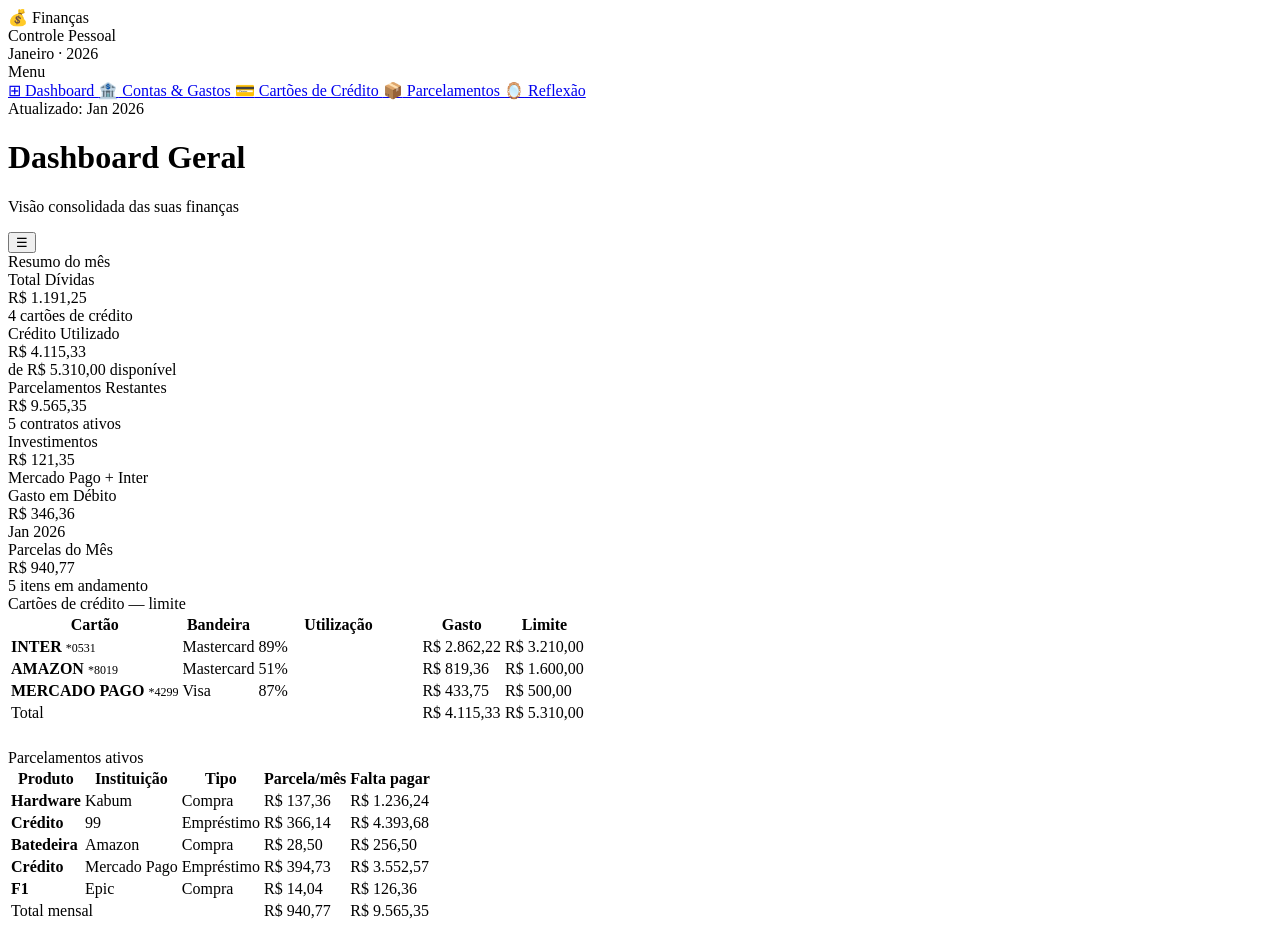
==== index.html @ b80dbc23 "Add files via upload" ====
<!DOCTYPE html>
<html lang="pt-BR">
<head>
  <meta charset="UTF-8">
  <meta name="viewport" content="width=device-width, initial-scale=1.0">
  <title>Finanças — Dashboard</title>
  <link rel="stylesheet" href="css/style.css">
  <link rel="icon" href="data:image/svg+xml,<svg xmlns='http://www.w3.org/2000/svg' viewBox='0 0 100 100'><text y='.9em' font-size='90'>💰</text></svg>">
</head>
<body>

<!-- Overlay mobile -->
<div class="overlay"></div>

<!-- ─── Sidebar ─────────────────────────────────── -->
<aside class="sidebar">
  <div class="sidebar-logo">
    <div class="logo-mark">💰 <span>Finanças</span></div>
    <div class="logo-sub">Controle Pessoal</div>
  </div>
  <div class="sidebar-month">Janeiro · 2026</div>
  <nav>
    <div class="nav-label">Menu</div>
    <a href="index.html" class="nav-item active">
      <span class="icon">⊞</span> Dashboard
    </a>
    <a href="contas-gastos.html" class="nav-item">
      <span class="icon">🏦</span> Contas & Gastos
    </a>
    <a href="cartoes.html" class="nav-item">
      <span class="icon">💳</span> Cartões de Crédito
    </a>
    <a href="parcelamentos.html" class="nav-item">
      <span class="icon">📦</span> Parcelamentos
    </a>
    <a href="reflexao.html" class="nav-item">
      <span class="icon">🪞</span> Reflexão
    </a>
  </nav>
  <div class="sidebar-footer">Atualizado: Jan 2026</div>
</aside>

<!-- ─── Main ──────────────────────────────────────── -->
<main class="main">
  <header class="topbar">
    <div class="topbar-left">
      <h1>Dashboard Geral</h1>
      <p>Visão consolidada das suas finanças</p>
    </div>
    <button class="menu-btn" aria-label="Menu">☰</button>
    <span class="badge badge-blue" style="display:none" id="mob-badge">Jan 2026</span>
  </header>

  <div class="content">

    <!-- Summary cards -->
    <div class="section-title">Resumo do mês</div>
    <div class="cards-grid">
      <div class="card">
        <div class="card-label">Total Dívidas</div>
        <div class="card-value red">R$ 1.191,25</div>
        <div class="card-sub">4 cartões de crédito</div>
      </div>
      <div class="card">
        <div class="card-label">Crédito Utilizado</div>
        <div class="card-value orange">R$ 4.115,33</div>
        <div class="card-sub">de R$ 5.310,00 disponível</div>
      </div>
      <div class="card">
        <div class="card-label">Parcelamentos Restantes</div>
        <div class="card-value red">R$ 9.565,35</div>
        <div class="card-sub">5 contratos ativos</div>
      </div>
      <div class="card">
        <div class="card-label">Investimentos</div>
        <div class="card-value green">R$ 121,35</div>
        <div class="card-sub">Mercado Pago + Inter</div>
      </div>
      <div class="card">
        <div class="card-label">Gasto em Débito</div>
        <div class="card-value blue">R$ 346,36</div>
        <div class="card-sub">Jan 2026</div>
      </div>
      <div class="card">
        <div class="card-label">Parcelas do Mês</div>
        <div class="card-value orange">R$ 940,77</div>
        <div class="card-sub">5 itens em andamento</div>
      </div>
    </div>

    <!-- Cartões quick view -->
    <div class="section-title">Cartões de crédito — limite</div>
    <div class="table-wrap" style="margin-bottom:24px">
      <table>
        <thead>
          <tr>
            <th>Cartão</th>
            <th>Bandeira</th>
            <th>Utilização</th>
            <th class="text-right">Gasto</th>
            <th class="text-right">Limite</th>
          </tr>
        </thead>
        <tbody>
          <tr>
            <td><strong>INTER</strong> <span class="text-dim" style="font-size:.75rem;font-family:var(--mono);color:var(--text-dim)">*0531</span></td>
            <td><span class="pill blue">Mastercard</span></td>
            <td style="min-width:160px">
              <div class="progress-wrap">
                <div class="progress-bar"><div class="progress-fill red" style="width:89.2%"></div></div>
                <span class="progress-label">89%</span>
              </div>
            </td>
            <td class="text-right mono red">R$ 2.862,22</td>
            <td class="text-right mono">R$ 3.210,00</td>
          </tr>
          <tr>
            <td><strong>AMAZON</strong> <span style="font-size:.75rem;font-family:var(--mono);color:var(--text-dim)">*8019</span></td>
            <td><span class="pill blue">Mastercard</span></td>
            <td style="min-width:160px">
              <div class="progress-wrap">
                <div class="progress-bar"><div class="progress-fill orange" style="width:51.2%"></div></div>
                <span class="progress-label">51%</span>
              </div>
            </td>
            <td class="text-right mono orange">R$ 819,36</td>
            <td class="text-right mono">R$ 1.600,00</td>
          </tr>
          <tr>
            <td><strong>MERCADO PAGO</strong> <span style="font-size:.75rem;font-family:var(--mono);color:var(--text-dim)">*4299</span></td>
            <td><span class="pill purple">Visa</span></td>
            <td style="min-width:160px">
              <div class="progress-wrap">
                <div class="progress-bar"><div class="progress-fill red" style="width:86.8%"></div></div>
                <span class="progress-label">87%</span>
              </div>
            </td>
            <td class="text-right mono red">R$ 433,75</td>
            <td class="text-right mono">R$ 500,00</td>
          </tr>
        </tbody>
        <tfoot>
          <tr class="tfoot-row">
            <td colspan="3">Total</td>
            <td class="text-right red">R$ 4.115,33</td>
            <td class="text-right">R$ 5.310,00</td>
          </tr>
        </tfoot>
      </table>
    </div>

    <!-- Parcelamentos quick view -->
    <div class="section-title">Parcelamentos ativos</div>
    <div class="table-wrap">
      <table>
        <thead>
          <tr>
            <th>Produto</th>
            <th>Instituição</th>
            <th>Tipo</th>
            <th class="text-right">Parcela/mês</th>
            <th class="text-right">Falta pagar</th>
          </tr>
        </thead>
        <tbody>
          <tr>
            <td><strong>Hardware</strong></td>
            <td>Kabum</td>
            <td><span class="pill blue">Compra</span></td>
            <td class="text-right mono">R$ 137,36</td>
            <td class="text-right mono red">R$ 1.236,24</td>
          </tr>
          <tr>
            <td><strong>Crédito</strong></td>
            <td>99</td>
            <td><span class="pill orange">Empréstimo</span></td>
            <td class="text-right mono">R$ 366,14</td>
            <td class="text-right mono red">R$ 4.393,68</td>
          </tr>
          <tr>
            <td><strong>Batedeira</strong></td>
            <td>Amazon</td>
            <td><span class="pill blue">Compra</span></td>
            <td class="text-right mono">R$ 28,50</td>
            <td class="text-right mono orange">R$ 256,50</td>
          </tr>
          <tr>
            <td><strong>Crédito</strong></td>
            <td>Mercado Pago</td>
            <td><span class="pill orange">Empréstimo</span></td>
            <td class="text-right mono">R$ 394,73</td>
            <td class="text-right mono red">R$ 3.552,57</td>
          </tr>
          <tr>
            <td><strong>F1</strong></td>
            <td>Epic</td>
            <td><span class="pill blue">Compra</span></td>
            <td class="text-right mono">R$ 14,04</td>
            <td class="text-right mono green">R$ 126,36</td>
          </tr>
        </tbody>
        <tfoot>
          <tr class="tfoot-row">
            <td colspan="3">Total mensal</td>
            <td class="text-right orange">R$ 940,77</td>
            <td class="text-right red">R$ 9.565,35</td>
          </tr>
        </tfoot>
      </table>
    </div>

  </div>
</main>

<script src="js/main.js"></script>
</body>
</html>
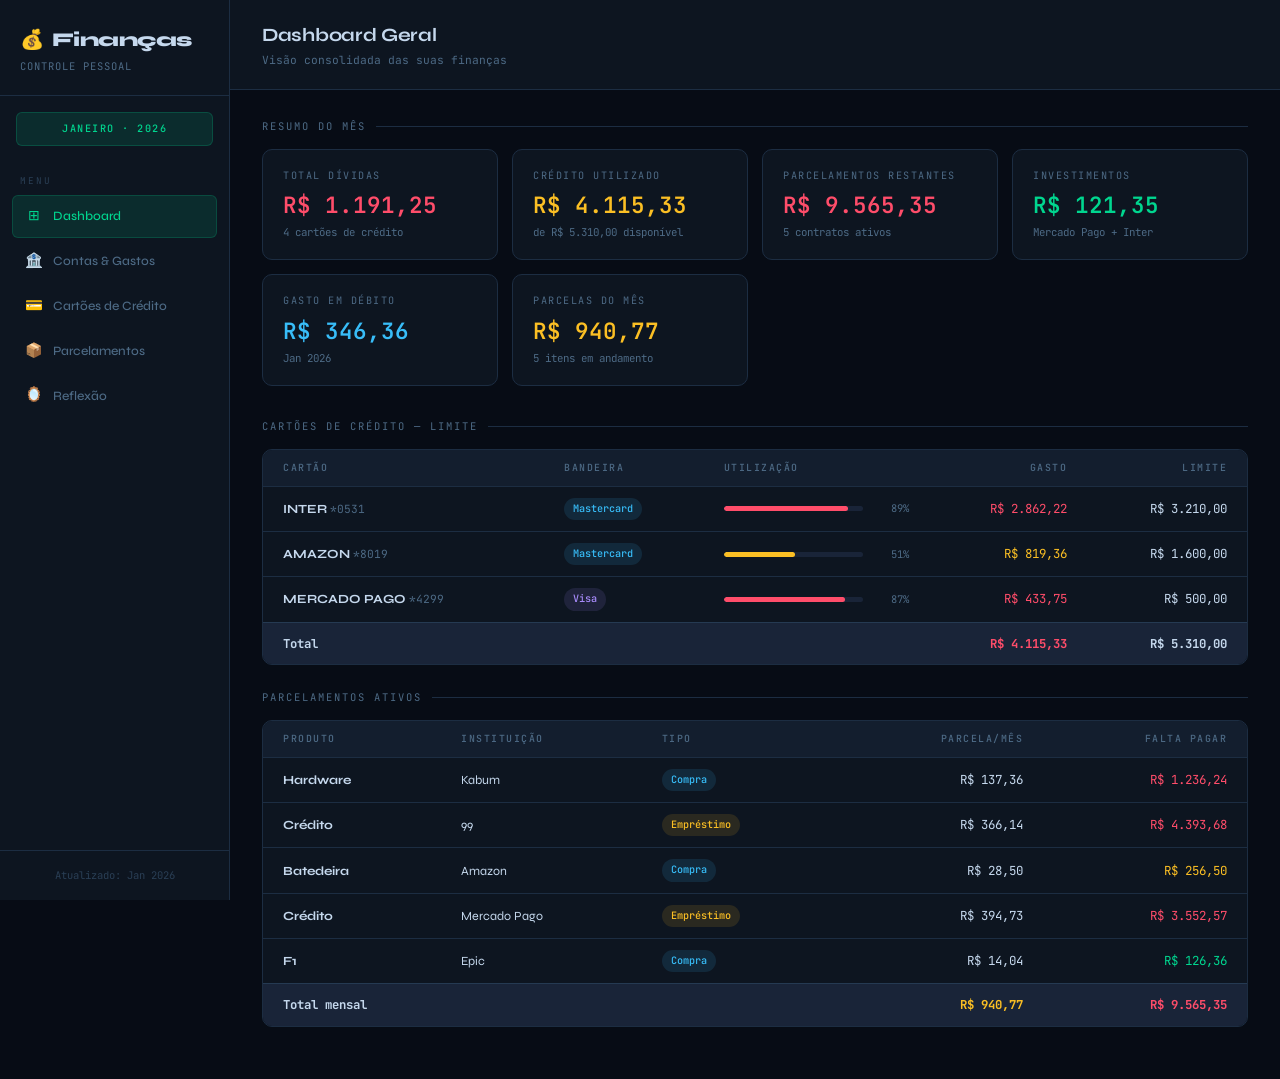
==== commit 2976d61b: "Add files via upload" ====
--- a/index.html
+++ b/index.html
@@ -1,19 +1,79 @@
 <!DOCTYPE html>
 <html lang="pt-BR">
 <head>
-  <meta charset="UTF-8">
-  <meta name="viewport" content="width=device-width, initial-scale=1.0">
-  <title>Finanças — Dashboard</title>
-  <link rel="stylesheet" href="css/style.css">
-  <link rel="icon" href="data:image/svg+xml,<svg xmlns='http://www.w3.org/2000/svg' viewBox='0 0 100 100'><text y='.9em' font-size='90'>💰</text></svg>">
+<meta charset="UTF-8">
+<meta name="viewport" content="width=device-width,initial-scale=1.0">
+<title>Finanças — Dashboard</title>
+<link rel="icon" href="data:image/svg+xml,<svg xmlns='http://www.w3.org/2000/svg' viewBox='0 0 100 100'><text y='.9em' font-size='90'>💰</text></svg>">
+<link rel="preconnect" href="https://fonts.googleapis.com">
+<link href="https://fonts.googleapis.com/css2?family=Syne:wght@400;500;600;700;800&family=JetBrains+Mono:wght@300;400;500;600&display=swap" rel="stylesheet">
+<style>
+:root{--bg:#070c15;--surface:#0d1520;--surface-2:#131e2e;--surface-3:#192438;--border:#1c2d42;--border-2:#253a52;--text:#c5d8ed;--text-dim:#4d6a85;--text-muted:#2a3f55;--green:#00d68f;--green-dim:rgba(0,214,143,.12);--red:#ff4d6a;--red-dim:rgba(255,77,106,.12);--blue:#38bdf8;--blue-dim:rgba(56,189,248,.12);--orange:#fbbf24;--orange-dim:rgba(251,191,36,.12);--purple:#a78bfa;--purple-dim:rgba(167,139,250,.12);--nav-w:230px;--radius:10px;--radius-sm:6px;--sans:'Syne',sans-serif;--mono:'JetBrains Mono',monospace}
+*,*::before,*::after{box-sizing:border-box;margin:0;padding:0}
+html{font-size:15px;scroll-behavior:smooth}
+body{background:var(--bg);color:var(--text);font-family:var(--sans);min-height:100vh;display:flex;line-height:1.6}
+a{color:inherit;text-decoration:none}ul,ol{list-style:none}
+.sidebar{width:var(--nav-w);min-height:100vh;background:var(--surface);border-right:1px solid var(--border);display:flex;flex-direction:column;position:fixed;top:0;left:0;bottom:0;z-index:100;transition:transform .3s ease}
+.sidebar-logo{padding:24px 20px 20px;border-bottom:1px solid var(--border)}
+.logo-mark{font-size:1.3rem;font-weight:800;color:var(--green);letter-spacing:-.5px;display:flex;align-items:center;gap:8px}
+.logo-mark span{color:var(--text)}
+.logo-sub{font-size:.7rem;font-family:var(--mono);color:var(--text-dim);margin-top:3px;letter-spacing:1px;text-transform:uppercase}
+.sidebar-month{margin:16px 16px 8px;padding:8px 12px;background:var(--green-dim);border:1px solid rgba(0,214,143,.2);border-radius:var(--radius-sm);font-family:var(--mono);font-size:.68rem;font-weight:500;color:var(--green);text-transform:uppercase;letter-spacing:1.5px;text-align:center}
+.sidebar nav{padding:8px 12px;flex:1}
+.nav-label{font-size:.62rem;font-family:var(--mono);color:var(--text-muted);letter-spacing:2px;text-transform:uppercase;padding:12px 8px 6px}
+.nav-item{display:flex;align-items:center;gap:10px;padding:9px 12px;border-radius:var(--radius-sm);color:var(--text-dim);font-size:.85rem;font-weight:500;transition:all .18s;margin-bottom:2px;border:1px solid transparent}
+.nav-item:hover{background:var(--surface-2);color:var(--text)}
+.nav-item.active{background:var(--green-dim);color:var(--green);border-color:rgba(0,214,143,.18)}
+.nav-item .icon{width:18px;text-align:center;font-size:.95rem;flex-shrink:0}
+.sidebar-footer{padding:16px;border-top:1px solid var(--border);font-size:.7rem;font-family:var(--mono);color:var(--text-muted);text-align:center}
+.main{margin-left:var(--nav-w);flex:1;min-height:100vh;display:flex;flex-direction:column}
+.topbar{padding:20px 32px;border-bottom:1px solid var(--border);display:flex;align-items:center;justify-content:space-between;background:var(--surface);position:sticky;top:0;z-index:50}
+.topbar-left h1{font-size:1.25rem;font-weight:700;color:var(--text);letter-spacing:-.3px}
+.topbar-left p{font-size:.75rem;font-family:var(--mono);color:var(--text-dim);margin-top:1px}
+.badge{padding:5px 12px;border-radius:20px;font-size:.7rem;font-family:var(--mono);font-weight:500;letter-spacing:.5px}
+.badge-red{background:var(--red-dim);color:var(--red);border:1px solid rgba(255,77,106,.2)}
+.badge-blue{background:var(--blue-dim);color:var(--blue);border:1px solid rgba(56,189,248,.2)}
+.badge-orange{background:var(--orange-dim);color:var(--orange);border:1px solid rgba(251,191,36,.2)}
+.content{padding:28px 32px;flex:1}
+.section-title{font-size:.7rem;font-family:var(--mono);color:var(--text-dim);text-transform:uppercase;letter-spacing:2px;margin-bottom:14px;display:flex;align-items:center;gap:10px}
+.section-title::after{content:'';flex:1;height:1px;background:var(--border)}
+.cards-grid{display:grid;grid-template-columns:repeat(auto-fill,minmax(200px,1fr));gap:14px;margin-bottom:32px}
+.card{background:var(--surface);border:1px solid var(--border);border-radius:var(--radius);padding:18px 20px;transition:border-color .2s}
+.card:hover{border-color:var(--border-2)}
+.card-label{font-size:.68rem;font-family:var(--mono);color:var(--text-dim);text-transform:uppercase;letter-spacing:1.5px;margin-bottom:8px}
+.card-value{font-size:1.5rem;font-family:var(--mono);font-weight:600;line-height:1.2}
+.cv-green{color:var(--green)}.cv-red{color:var(--red)}.cv-blue{color:var(--blue)}.cv-orange{color:var(--orange)}
+.card-sub{font-size:.72rem;color:var(--text-dim);margin-top:5px;font-family:var(--mono)}
+.table-wrap{background:var(--surface);border:1px solid var(--border);border-radius:var(--radius);overflow:hidden;margin-bottom:24px}
+.table-head{padding:14px 20px;border-bottom:1px solid var(--border);display:flex;align-items:center;justify-content:space-between}
+.table-head h3{font-size:.9rem;font-weight:700;color:var(--text)}
+table{width:100%;border-collapse:collapse}
+thead th{padding:10px 16px;text-align:left;font-size:.66rem;font-family:var(--mono);font-weight:500;color:var(--text-dim);text-transform:uppercase;letter-spacing:1.5px;background:var(--surface-2);border-bottom:1px solid var(--border)}
+thead th:first-child{padding-left:20px}thead th:last-child{padding-right:20px}
+tbody tr{border-bottom:1px solid var(--border);transition:background .15s}
+tbody tr:last-child{border-bottom:none}tbody tr:hover{background:var(--surface-2)}
+tbody td{padding:11px 16px;font-size:.83rem;vertical-align:middle}
+tbody td:first-child{padding-left:20px}tbody td:last-child{padding-right:20px}
+.mono{font-family:var(--mono)}.tr{text-align:right}.tc{text-align:center}
+tfoot td{padding:11px 16px;font-weight:700;font-family:var(--mono);font-size:.82rem;background:var(--surface-3);border-top:1px solid var(--border-2)}
+tfoot td:first-child{padding-left:20px}tfoot td:last-child{padding-right:20px}
+.pw{display:flex;align-items:center;gap:10px}
+.pb{flex:1;height:5px;background:var(--surface-3);border-radius:99px;overflow:hidden}
+.pf{height:100%;border-radius:99px;transition:width .6s ease}
+.pf.g{background:var(--green)}.pf.r{background:var(--red)}.pf.o{background:var(--orange)}
+.pl{font-family:var(--mono);font-size:.7rem;color:var(--text-dim);min-width:36px;text-align:right}
+.pill{display:inline-block;padding:3px 9px;border-radius:99px;font-size:.68rem;font-family:var(--mono);font-weight:500}
+.pill.g{background:var(--green-dim);color:var(--green)}.pill.r{background:var(--red-dim);color:var(--red)}
+.pill.b{background:var(--blue-dim);color:var(--blue)}.pill.o{background:var(--orange-dim);color:var(--orange)}
+.pill.p{background:var(--purple-dim);color:var(--purple)}
+.menu-btn{display:none;background:var(--surface-2);border:1px solid var(--border);color:var(--text);width:36px;height:36px;border-radius:var(--radius-sm);cursor:pointer;align-items:center;justify-content:center;font-size:1.1rem}
+.overlay{display:none;position:fixed;inset:0;background:rgba(0,0,0,.6);z-index:99}
+@media(max-width:700px){.sidebar{transform:translateX(-100%)}.sidebar.open{transform:translateX(0)}.overlay.open{display:block!important}.main{margin-left:0}.menu-btn{display:flex!important}.topbar{padding:14px 18px}.content{padding:18px}.cards-grid{grid-template-columns:1fr 1fr}}
+</style>
 </head>
 <body>
-
-<!-- Overlay mobile -->
-<div class="overlay"></div>
-
-<!-- ─── Sidebar ─────────────────────────────────── -->
-<aside class="sidebar">
+<div class="overlay" id="ov"></div>
+<aside class="sidebar" id="sb">
   <div class="sidebar-logo">
     <div class="logo-mark">💰 <span>Finanças</span></div>
     <div class="logo-sub">Controle Pessoal</div>
@@ -21,197 +81,84 @@
   <div class="sidebar-month">Janeiro · 2026</div>
   <nav>
     <div class="nav-label">Menu</div>
-    <a href="index.html" class="nav-item active">
-      <span class="icon">⊞</span> Dashboard
-    </a>
-    <a href="contas-gastos.html" class="nav-item">
-      <span class="icon">🏦</span> Contas & Gastos
-    </a>
-    <a href="cartoes.html" class="nav-item">
-      <span class="icon">💳</span> Cartões de Crédito
-    </a>
-    <a href="parcelamentos.html" class="nav-item">
-      <span class="icon">📦</span> Parcelamentos
-    </a>
-    <a href="reflexao.html" class="nav-item">
-      <span class="icon">🪞</span> Reflexão
-    </a>
+    <a href="index.html" class="nav-item active"><span class="icon">⊞</span> Dashboard</a>
+    <a href="contas-gastos.html" class="nav-item"><span class="icon">🏦</span> Contas &amp; Gastos</a>
+    <a href="cartoes.html" class="nav-item"><span class="icon">💳</span> Cartões de Crédito</a>
+    <a href="parcelamentos.html" class="nav-item"><span class="icon">📦</span> Parcelamentos</a>
+    <a href="reflexao.html" class="nav-item"><span class="icon">🪞</span> Reflexão</a>
   </nav>
   <div class="sidebar-footer">Atualizado: Jan 2026</div>
 </aside>
-
-<!-- ─── Main ──────────────────────────────────────── -->
 <main class="main">
   <header class="topbar">
     <div class="topbar-left">
       <h1>Dashboard Geral</h1>
       <p>Visão consolidada das suas finanças</p>
     </div>
-    <button class="menu-btn" aria-label="Menu">☰</button>
-    <span class="badge badge-blue" style="display:none" id="mob-badge">Jan 2026</span>
+    <button class="menu-btn" id="mb" aria-label="Menu">☰</button>
   </header>
-
   <div class="content">
 
-    <!-- Summary cards -->
     <div class="section-title">Resumo do mês</div>
     <div class="cards-grid">
-      <div class="card">
-        <div class="card-label">Total Dívidas</div>
-        <div class="card-value red">R$ 1.191,25</div>
-        <div class="card-sub">4 cartões de crédito</div>
-      </div>
-      <div class="card">
-        <div class="card-label">Crédito Utilizado</div>
-        <div class="card-value orange">R$ 4.115,33</div>
-        <div class="card-sub">de R$ 5.310,00 disponível</div>
-      </div>
-      <div class="card">
-        <div class="card-label">Parcelamentos Restantes</div>
-        <div class="card-value red">R$ 9.565,35</div>
-        <div class="card-sub">5 contratos ativos</div>
-      </div>
-      <div class="card">
-        <div class="card-label">Investimentos</div>
-        <div class="card-value green">R$ 121,35</div>
-        <div class="card-sub">Mercado Pago + Inter</div>
-      </div>
-      <div class="card">
-        <div class="card-label">Gasto em Débito</div>
-        <div class="card-value blue">R$ 346,36</div>
-        <div class="card-sub">Jan 2026</div>
-      </div>
-      <div class="card">
-        <div class="card-label">Parcelas do Mês</div>
-        <div class="card-value orange">R$ 940,77</div>
-        <div class="card-sub">5 itens em andamento</div>
-      </div>
+      <div class="card"><div class="card-label">Total Dívidas</div><div class="card-value cv-red">R$ 1.191,25</div><div class="card-sub">4 cartões de crédito</div></div>
+      <div class="card"><div class="card-label">Crédito Utilizado</div><div class="card-value cv-orange">R$ 4.115,33</div><div class="card-sub">de R$ 5.310,00 disponível</div></div>
+      <div class="card"><div class="card-label">Parcelamentos Restantes</div><div class="card-value cv-red">R$ 9.565,35</div><div class="card-sub">5 contratos ativos</div></div>
+      <div class="card"><div class="card-label">Investimentos</div><div class="card-value cv-green">R$ 121,35</div><div class="card-sub">Mercado Pago + Inter</div></div>
+      <div class="card"><div class="card-label">Gasto em Débito</div><div class="card-value cv-blue">R$ 346,36</div><div class="card-sub">Jan 2026</div></div>
+      <div class="card"><div class="card-label">Parcelas do Mês</div><div class="card-value cv-orange">R$ 940,77</div><div class="card-sub">5 itens em andamento</div></div>
     </div>
 
-    <!-- Cartões quick view -->
     <div class="section-title">Cartões de crédito — limite</div>
-    <div class="table-wrap" style="margin-bottom:24px">
+    <div class="table-wrap">
       <table>
-        <thead>
-          <tr>
-            <th>Cartão</th>
-            <th>Bandeira</th>
-            <th>Utilização</th>
-            <th class="text-right">Gasto</th>
-            <th class="text-right">Limite</th>
-          </tr>
-        </thead>
+        <thead><tr><th>Cartão</th><th>Bandeira</th><th>Utilização</th><th class="tr">Gasto</th><th class="tr">Limite</th></tr></thead>
         <tbody>
           <tr>
-            <td><strong>INTER</strong> <span class="text-dim" style="font-size:.75rem;font-family:var(--mono);color:var(--text-dim)">*0531</span></td>
-            <td><span class="pill blue">Mastercard</span></td>
-            <td style="min-width:160px">
-              <div class="progress-wrap">
-                <div class="progress-bar"><div class="progress-fill red" style="width:89.2%"></div></div>
-                <span class="progress-label">89%</span>
-              </div>
-            </td>
-            <td class="text-right mono red">R$ 2.862,22</td>
-            <td class="text-right mono">R$ 3.210,00</td>
+            <td><strong>INTER</strong> <span class="mono" style="font-size:.75rem;color:var(--text-dim)">*0531</span></td>
+            <td><span class="pill b">Mastercard</span></td>
+            <td style="min-width:150px"><div class="pw"><div class="pb"><div class="pf r" data-w="89%"></div></div><span class="pl">89%</span></div></td>
+            <td class="tr mono cv-red">R$ 2.862,22</td><td class="tr mono">R$ 3.210,00</td>
           </tr>
           <tr>
-            <td><strong>AMAZON</strong> <span style="font-size:.75rem;font-family:var(--mono);color:var(--text-dim)">*8019</span></td>
-            <td><span class="pill blue">Mastercard</span></td>
-            <td style="min-width:160px">
-              <div class="progress-wrap">
-                <div class="progress-bar"><div class="progress-fill orange" style="width:51.2%"></div></div>
-                <span class="progress-label">51%</span>
-              </div>
-            </td>
-            <td class="text-right mono orange">R$ 819,36</td>
-            <td class="text-right mono">R$ 1.600,00</td>
+            <td><strong>AMAZON</strong> <span class="mono" style="font-size:.75rem;color:var(--text-dim)">*8019</span></td>
+            <td><span class="pill b">Mastercard</span></td>
+            <td style="min-width:150px"><div class="pw"><div class="pb"><div class="pf o" data-w="51%"></div></div><span class="pl">51%</span></div></td>
+            <td class="tr mono cv-orange">R$ 819,36</td><td class="tr mono">R$ 1.600,00</td>
           </tr>
           <tr>
-            <td><strong>MERCADO PAGO</strong> <span style="font-size:.75rem;font-family:var(--mono);color:var(--text-dim)">*4299</span></td>
-            <td><span class="pill purple">Visa</span></td>
-            <td style="min-width:160px">
-              <div class="progress-wrap">
-                <div class="progress-bar"><div class="progress-fill red" style="width:86.8%"></div></div>
-                <span class="progress-label">87%</span>
-              </div>
-            </td>
-            <td class="text-right mono red">R$ 433,75</td>
-            <td class="text-right mono">R$ 500,00</td>
+            <td><strong>MERCADO PAGO</strong> <span class="mono" style="font-size:.75rem;color:var(--text-dim)">*4299</span></td>
+            <td><span class="pill p">Visa</span></td>
+            <td style="min-width:150px"><div class="pw"><div class="pb"><div class="pf r" data-w="87%"></div></div><span class="pl">87%</span></div></td>
+            <td class="tr mono cv-red">R$ 433,75</td><td class="tr mono">R$ 500,00</td>
           </tr>
         </tbody>
-        <tfoot>
-          <tr class="tfoot-row">
-            <td colspan="3">Total</td>
-            <td class="text-right red">R$ 4.115,33</td>
-            <td class="text-right">R$ 5.310,00</td>
-          </tr>
-        </tfoot>
+        <tfoot><tr><td colspan="3">Total</td><td class="tr cv-red">R$ 4.115,33</td><td class="tr">R$ 5.310,00</td></tr></tfoot>
       </table>
     </div>
 
-    <!-- Parcelamentos quick view -->
     <div class="section-title">Parcelamentos ativos</div>
     <div class="table-wrap">
       <table>
-        <thead>
-          <tr>
-            <th>Produto</th>
-            <th>Instituição</th>
-            <th>Tipo</th>
-            <th class="text-right">Parcela/mês</th>
-            <th class="text-right">Falta pagar</th>
-          </tr>
-        </thead>
+        <thead><tr><th>Produto</th><th>Instituição</th><th>Tipo</th><th class="tr">Parcela/mês</th><th class="tr">Falta pagar</th></tr></thead>
         <tbody>
-          <tr>
-            <td><strong>Hardware</strong></td>
-            <td>Kabum</td>
-            <td><span class="pill blue">Compra</span></td>
-            <td class="text-right mono">R$ 137,36</td>
-            <td class="text-right mono red">R$ 1.236,24</td>
-          </tr>
-          <tr>
-            <td><strong>Crédito</strong></td>
-            <td>99</td>
-            <td><span class="pill orange">Empréstimo</span></td>
-            <td class="text-right mono">R$ 366,14</td>
-            <td class="text-right mono red">R$ 4.393,68</td>
-          </tr>
-          <tr>
-            <td><strong>Batedeira</strong></td>
-            <td>Amazon</td>
-            <td><span class="pill blue">Compra</span></td>
-            <td class="text-right mono">R$ 28,50</td>
-            <td class="text-right mono orange">R$ 256,50</td>
-          </tr>
-          <tr>
-            <td><strong>Crédito</strong></td>
-            <td>Mercado Pago</td>
-            <td><span class="pill orange">Empréstimo</span></td>
-            <td class="text-right mono">R$ 394,73</td>
-            <td class="text-right mono red">R$ 3.552,57</td>
-          </tr>
-          <tr>
-            <td><strong>F1</strong></td>
-            <td>Epic</td>
-            <td><span class="pill blue">Compra</span></td>
-            <td class="text-right mono">R$ 14,04</td>
-            <td class="text-right mono green">R$ 126,36</td>
-          </tr>
+          <tr><td><strong>Hardware</strong></td><td>Kabum</td><td><span class="pill b">Compra</span></td><td class="tr mono">R$ 137,36</td><td class="tr mono cv-red">R$ 1.236,24</td></tr>
+          <tr><td><strong>Crédito</strong></td><td>99</td><td><span class="pill o">Empréstimo</span></td><td class="tr mono">R$ 366,14</td><td class="tr mono cv-red">R$ 4.393,68</td></tr>
+          <tr><td><strong>Batedeira</strong></td><td>Amazon</td><td><span class="pill b">Compra</span></td><td class="tr mono">R$ 28,50</td><td class="tr mono cv-orange">R$ 256,50</td></tr>
+          <tr><td><strong>Crédito</strong></td><td>Mercado Pago</td><td><span class="pill o">Empréstimo</span></td><td class="tr mono">R$ 394,73</td><td class="tr mono cv-red">R$ 3.552,57</td></tr>
+          <tr><td><strong>F1</strong></td><td>Epic</td><td><span class="pill b">Compra</span></td><td class="tr mono">R$ 14,04</td><td class="tr mono cv-green">R$ 126,36</td></tr>
         </tbody>
-        <tfoot>
-          <tr class="tfoot-row">
-            <td colspan="3">Total mensal</td>
-            <td class="text-right orange">R$ 940,77</td>
-            <td class="text-right red">R$ 9.565,35</td>
-          </tr>
-        </tfoot>
+        <tfoot><tr><td colspan="3">Total mensal</td><td class="tr cv-orange">R$ 940,77</td><td class="tr cv-red">R$ 9.565,35</td></tr></tfoot>
       </table>
     </div>
 
   </div>
 </main>
-
-<script src="js/main.js"></script>
+<script>
+const sb=document.getElementById('sb'),ov=document.getElementById('ov'),mb=document.getElementById('mb');
+mb.addEventListener('click',()=>{sb.classList.toggle('open');ov.style.display=ov.style.display==='block'?'none':'block'});
+ov.addEventListener('click',()=>{sb.classList.remove('open');ov.style.display='none'});
+window.addEventListener('load',()=>{document.querySelectorAll('.pf[data-w]').forEach(el=>{const w=el.dataset.w;el.style.width='0';setTimeout(()=>el.style.width=w,120)})});
+</script>
 </body>
 </html>
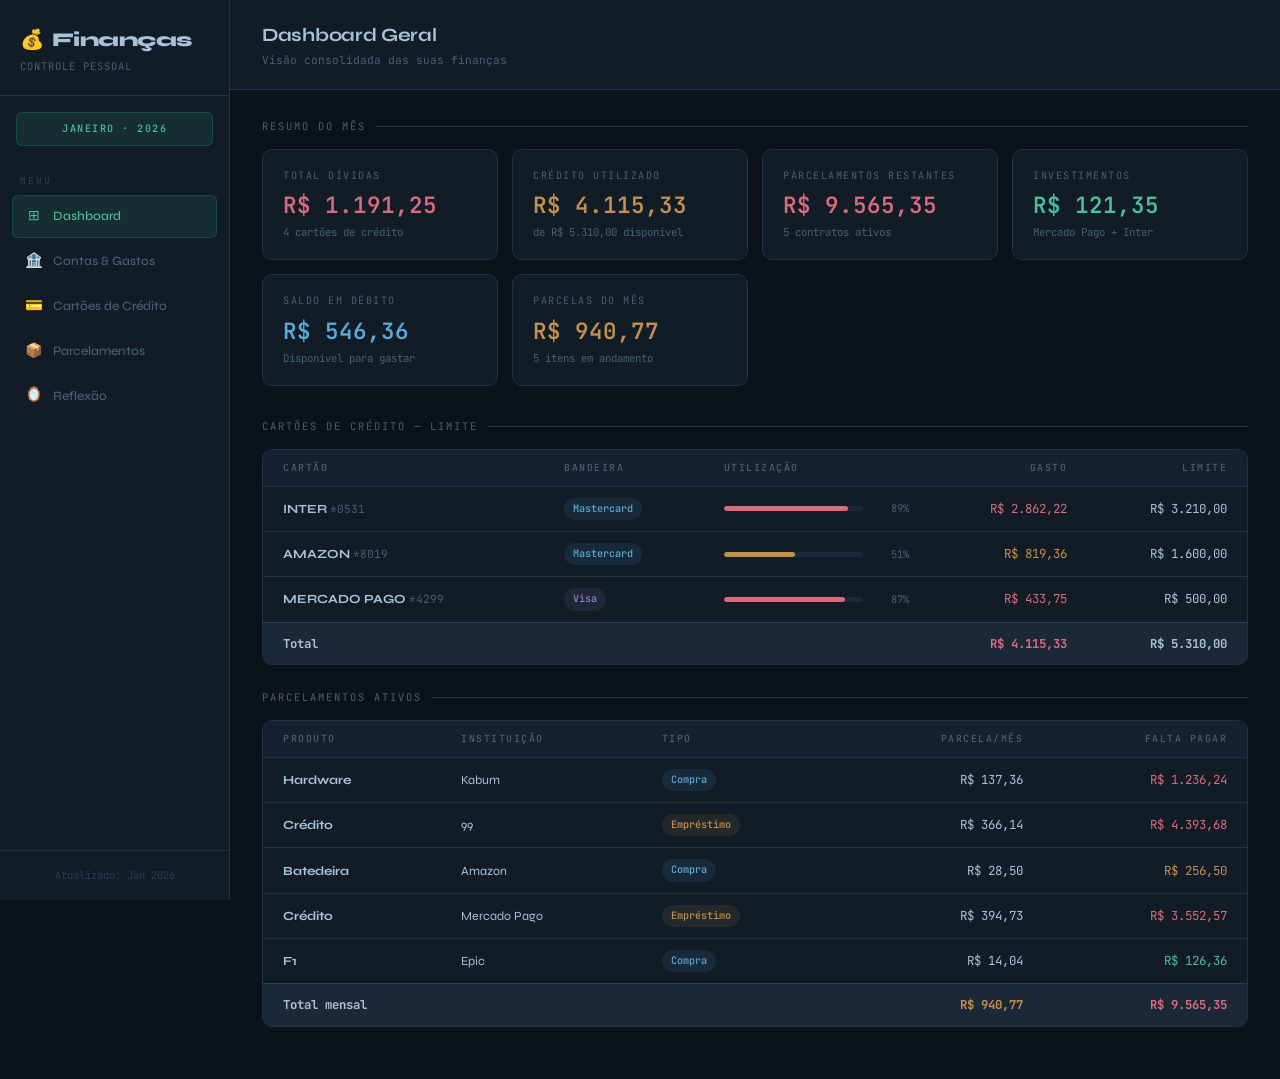
==== commit 757add0a: "Add files via upload" ====
--- a/index.html
+++ b/index.html
@@ -8,7 +8,7 @@
 <link rel="preconnect" href="https://fonts.googleapis.com">
 <link href="https://fonts.googleapis.com/css2?family=Syne:wght@400;500;600;700;800&family=JetBrains+Mono:wght@300;400;500;600&display=swap" rel="stylesheet">
 <style>
-:root{--bg:#070c15;--surface:#0d1520;--surface-2:#131e2e;--surface-3:#192438;--border:#1c2d42;--border-2:#253a52;--text:#c5d8ed;--text-dim:#4d6a85;--text-muted:#2a3f55;--green:#00d68f;--green-dim:rgba(0,214,143,.12);--red:#ff4d6a;--red-dim:rgba(255,77,106,.12);--blue:#38bdf8;--blue-dim:rgba(56,189,248,.12);--orange:#fbbf24;--orange-dim:rgba(251,191,36,.12);--purple:#a78bfa;--purple-dim:rgba(167,139,250,.12);--nav-w:230px;--radius:10px;--radius-sm:6px;--sans:'Syne',sans-serif;--mono:'JetBrains Mono',monospace}
+:root{--bg:#0c1219;--surface:#111c27;--surface-2:#162030;--surface-3:#1b2838;--border:#1f3247;--border-2:#28405a;--text:#a8c2d8;--text-dim:#486070;--text-muted:#2a3d4f;--green:#4bbf96;--green-dim:rgba(75,191,150,.1);--red:#d96b7d;--red-dim:rgba(217,107,125,.1);--blue:#5aaad4;--blue-dim:rgba(90,170,212,.1);--orange:#c49050;--orange-dim:rgba(196,144,80,.1);--purple:#9480c8;--purple-dim:rgba(148,128,200,.1);--nav-w:230px;--radius:10px;--radius-sm:6px;--sans:'Syne',sans-serif;--mono:'JetBrains Mono',monospace}
 *,*::before,*::after{box-sizing:border-box;margin:0;padding:0}
 html{font-size:15px;scroll-behavior:smooth}
 body{background:var(--bg);color:var(--text);font-family:var(--sans);min-height:100vh;display:flex;line-height:1.6}
@@ -105,7 +105,7 @@
       <div class="card"><div class="card-label">Crédito Utilizado</div><div class="card-value cv-orange">R$ 4.115,33</div><div class="card-sub">de R$ 5.310,00 disponível</div></div>
       <div class="card"><div class="card-label">Parcelamentos Restantes</div><div class="card-value cv-red">R$ 9.565,35</div><div class="card-sub">5 contratos ativos</div></div>
       <div class="card"><div class="card-label">Investimentos</div><div class="card-value cv-green">R$ 121,35</div><div class="card-sub">Mercado Pago + Inter</div></div>
-      <div class="card"><div class="card-label">Gasto em Débito</div><div class="card-value cv-blue">R$ 346,36</div><div class="card-sub">Jan 2026</div></div>
+      <div class="card"><div class="card-label">Saldo em Débito</div><div class="card-value cv-blue">R$ 546,36</div><div class="card-sub">Disponível para gastar</div></div>
       <div class="card"><div class="card-label">Parcelas do Mês</div><div class="card-value cv-orange">R$ 940,77</div><div class="card-sub">5 itens em andamento</div></div>
     </div>
 
